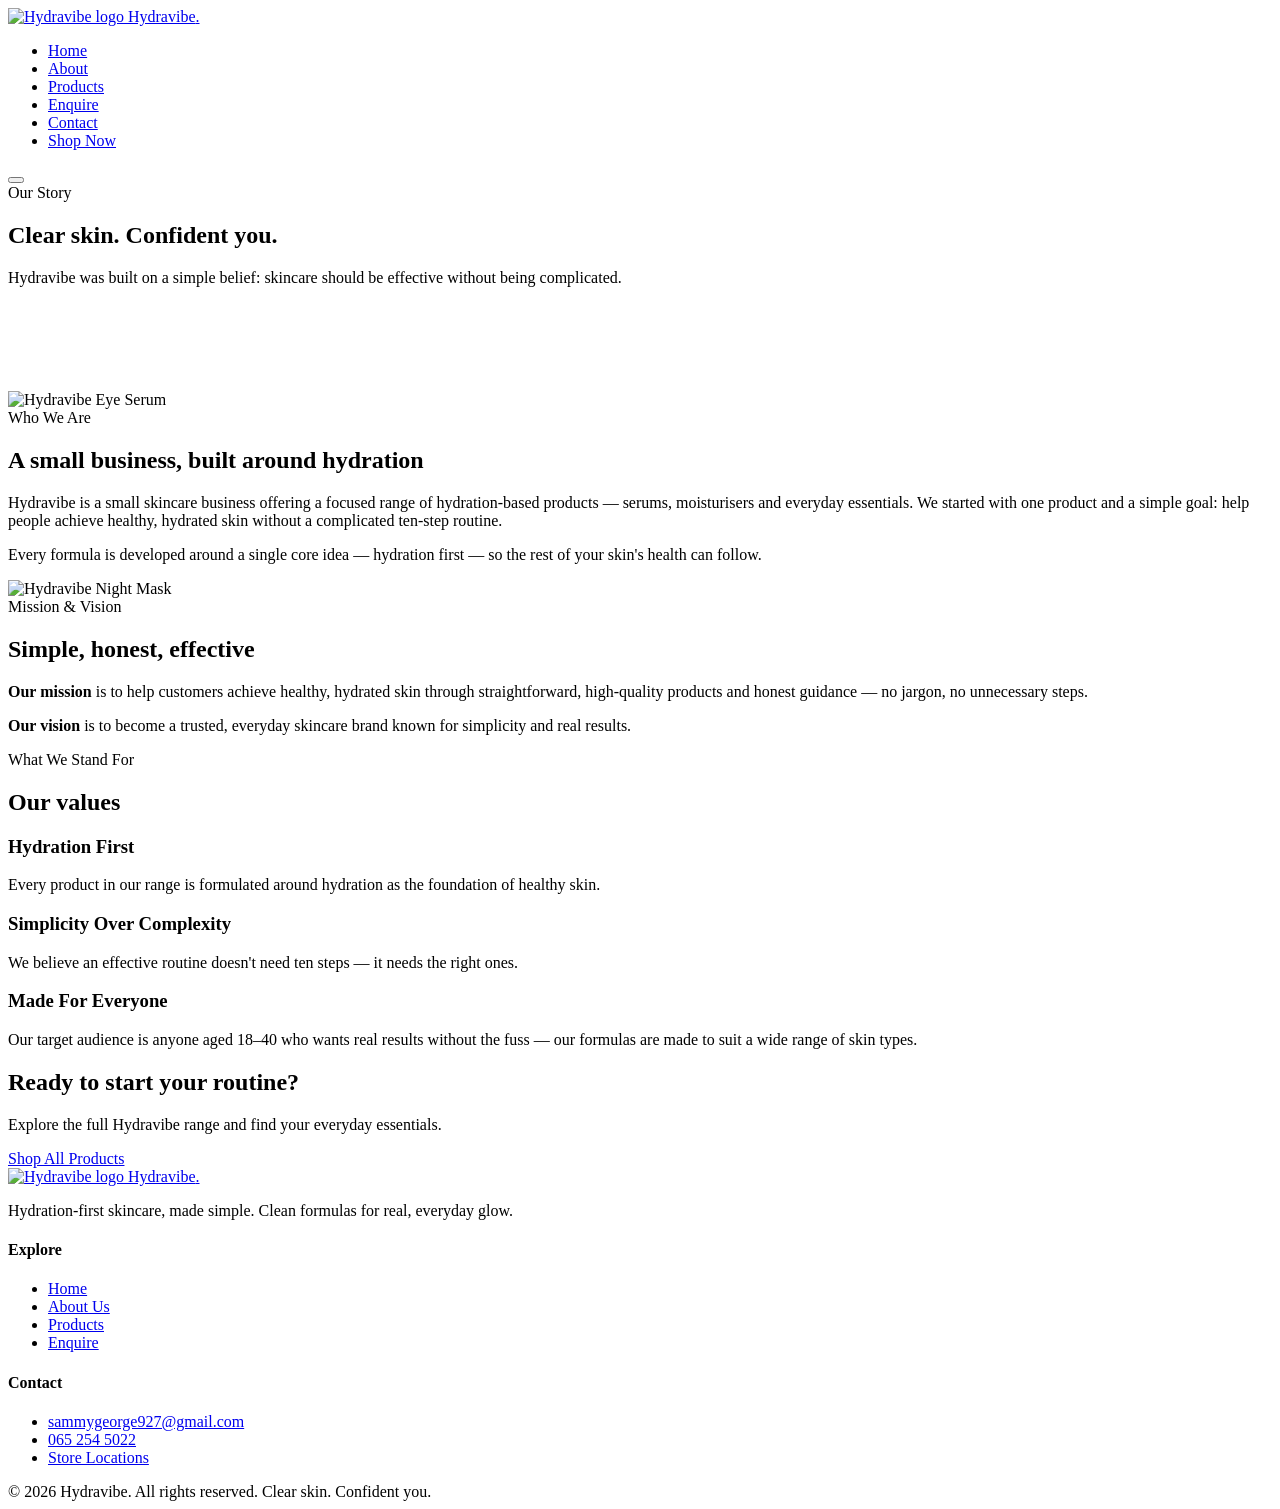
==== about.html @ 18074ad8 "added all html files" ====
<!DOCTYPE html>
<html lang="en">
<head>
<meta charset="UTF-8">
<meta name="viewport" content="width=device-width, initial-scale=1.0">
<title>About Us | Hydravibe</title>
<meta name="description" content="Learn about Hydravibe's mission, vision and the story behind our hydration-first skincare brand.">
<link rel="icon" type="image/jpeg" href="images/logo.jpg">
<link rel="stylesheet" href="css/style.css">
</head>
<body>

<header class="site-header">
  <nav class="nav">
    <a href="index.html" class="logo">
      <img src="images/logo.jpg" alt="Hydravibe logo">
      Hydravibe<span>.</span>
    </a>
    <ul class="nav-links">
      <li><a href="index.html">Home</a></li>
      <li><a href="about.html">About</a></li>
      <li><a href="products.html">Products</a></li>
      <li><a href="enquiry.html">Enquire</a></li>
      <li><a href="contact.html">Contact</a></li>
      <li><a href="products.html" class="nav-cta">Shop Now</a></li>
    </ul>
    <button class="nav-toggle" aria-label="Toggle menu">
      <span></span><span></span><span></span>
    </button>
  </nav>
</header>

<section class="page-hero">
  <span class="eyebrow">Our Story</span>
  <h1>Clear skin. Confident you.</h1>
  <p>Hydravibe was built on a simple belief: skincare should be effective without being complicated.</p>
  <div class="drip-divider">
    <svg viewBox="0 0 1200 80" preserveAspectRatio="none" xmlns="http://www.w3.org/2000/svg">
      <path d="M0,0 L1200,0 L1200,40 C1100,75 1000,10 900,45 C800,78 700,15 600,40 C500,65 400,10 300,42 C200,72 100,18 0,40 Z" fill="#ffffff"></path>
    </svg>
  </div>
</section>

<section class="container split">
  <div class="art">
    <img src="images/eye-serum.jpg" alt="Hydravibe Eye Serum">
  </div>
  <div class="text">
    <span class="eyebrow">Who We Are</span>
    <h2>A small business, built around hydration</h2>
    <p>Hydravibe is a small skincare business offering a focused range of hydration-based products — serums, moisturisers and everyday essentials. We started with one product and a simple goal: help people achieve healthy, hydrated skin without a complicated ten-step routine.</p>
    <p>Every formula is developed around a single core idea — hydration first — so the rest of your skin's health can follow.</p>
  </div>
</section>

<section class="container split reverse">
  <div class="art">
    <img src="images/night-mask.jpg" alt="Hydravibe Night Mask">
  </div>
  <div class="text">
    <span class="eyebrow">Mission & Vision</span>
    <h2>Simple, honest, effective</h2>
    <p><strong>Our mission</strong> is to help customers achieve healthy, hydrated skin through straightforward, high-quality products and honest guidance — no jargon, no unnecessary steps.</p>
    <p><strong>Our vision</strong> is to become a trusted, everyday skincare brand known for simplicity and real results.</p>
  </div>
</section>

<section class="about-values">
  <div class="container">
    <div class="section-head">
      <span class="eyebrow">What We Stand For</span>
      <h2>Our values</h2>
    </div>
    <div class="about-values-grid">
      <div class="about-card">
        <h3>Hydration First</h3>
        <p>Every product in our range is formulated around hydration as the foundation of healthy skin.</p>
      </div>
      <div class="about-card">
        <h3>Simplicity Over Complexity</h3>
        <p>We believe an effective routine doesn't need ten steps — it needs the right ones.</p>
      </div>
      <div class="about-card">
        <h3>Made For Everyone</h3>
        <p>Our target audience is anyone aged 18–40 who wants real results without the fuss — our formulas are made to suit a wide range of skin types.</p>
      </div>
    </div>
  </div>
</section>

<section class="newsletter">
  <div class="container">
    <h2>Ready to start your routine?</h2>
    <p>Explore the full Hydravibe range and find your everyday essentials.</p>
    <a href="products.html" class="btn btn-dark">Shop All Products</a>
  </div>
</section>

<footer class="site-footer">
  <div class="container">
    <div class="footer-grid">
      <div class="footer-brand">
        <a href="index.html" class="logo">
          <img src="images/logo.jpg" alt="Hydravibe logo">
          Hydravibe<span>.</span>
        </a>
        <p>Hydration-first skincare, made simple. Clean formulas for real, everyday glow.</p>
      </div>
      <div class="footer-col">
        <h4>Explore</h4>
        <ul>
          <li><a href="index.html">Home</a></li>
          <li><a href="about.html">About Us</a></li>
          <li><a href="products.html">Products</a></li>
          <li><a href="enquiry.html">Enquire</a></li>
        </ul>
      </div>
      <div class="footer-col">
        <h4>Contact</h4>
        <ul>
          <li><a href="mailto:sammygeorge927@gmail.com">sammygeorge927@gmail.com</a></li>
          <li><a href="tel:0652545022">065 254 5022</a></li>
          <li><a href="contact.html">Store Locations</a></li>
        </ul>
      </div>
    </div>
    <div class="footer-bottom">
      <span>© 2026 Hydravibe. All rights reserved.</span>
      <span>Clear skin. Confident you.</span>
    </div>
  </div>
</footer>

<script src="js/script.js"></script>
</body>
</html>
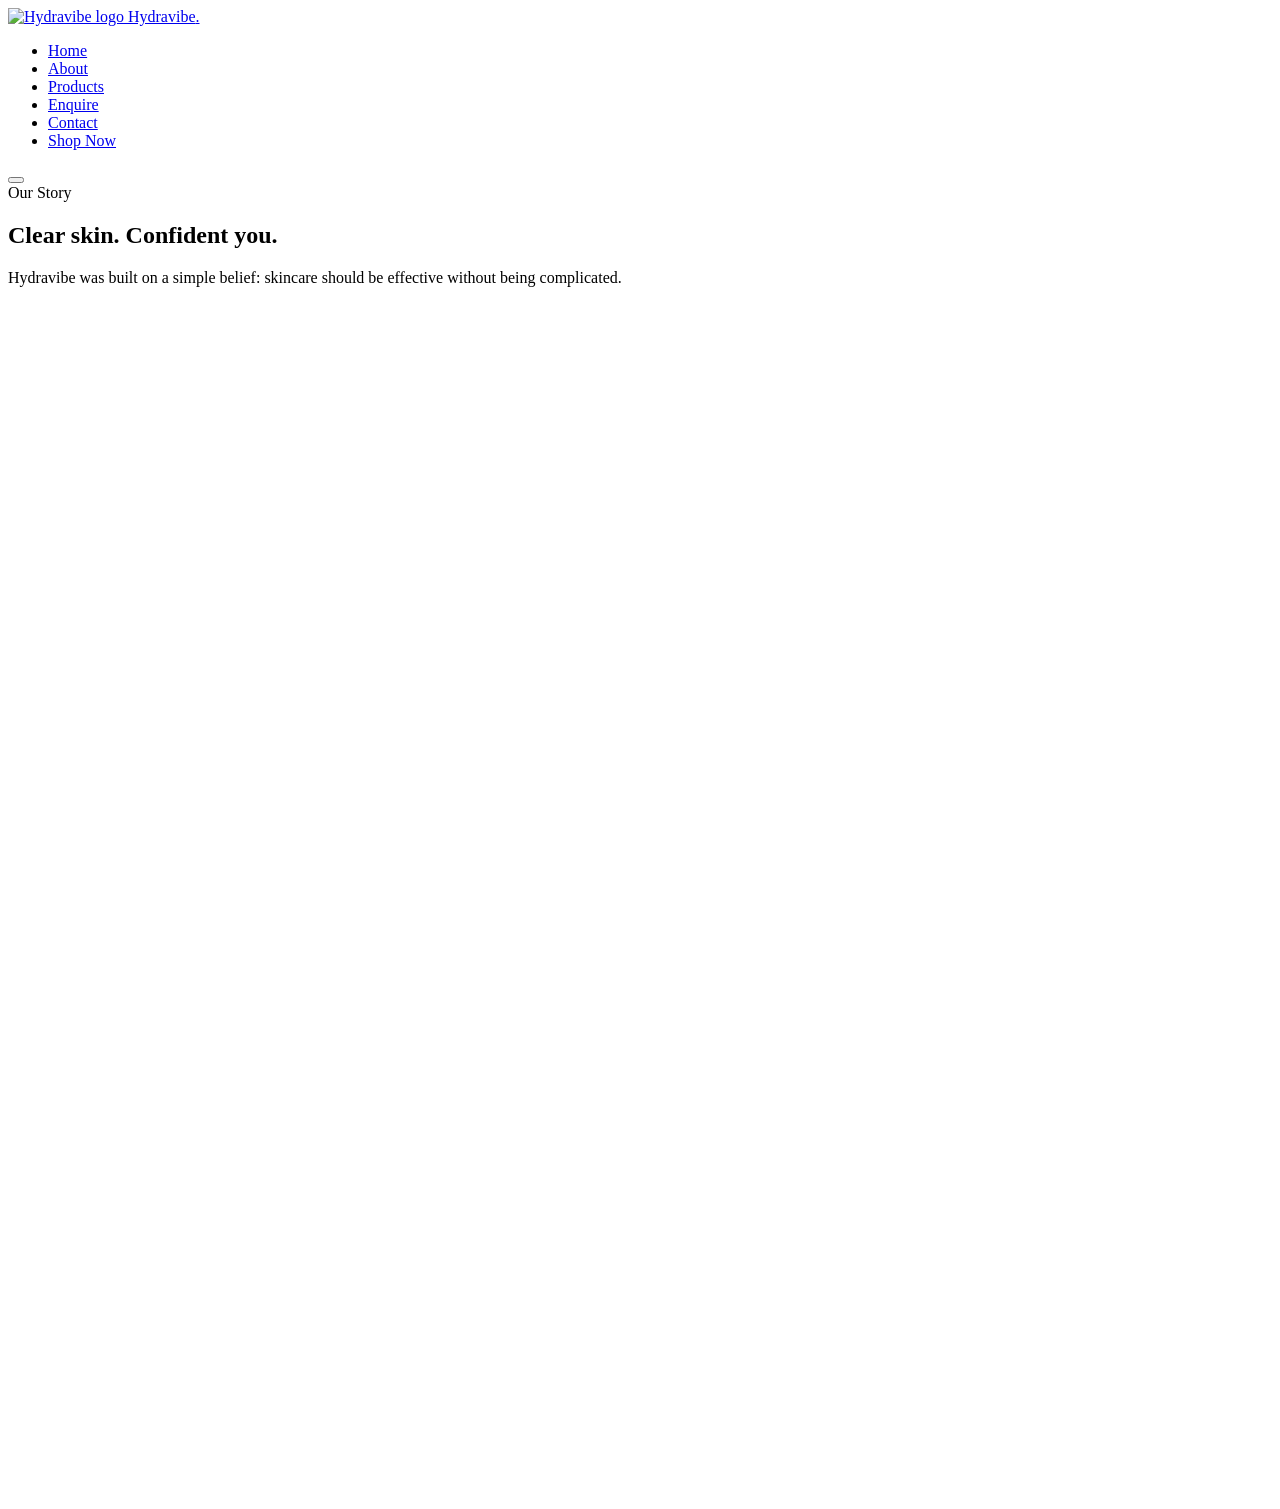
==== commit 5abee341: "Add files via upload" ====
--- a/about.html
+++ b/about.html
@@ -1,136 +1,144 @@
-<!DOCTYPE html>
-<html lang="en">
-<head>
-<meta charset="UTF-8">
-<meta name="viewport" content="width=device-width, initial-scale=1.0">
-<title>About Us | Hydravibe</title>
-<meta name="description" content="Learn about Hydravibe's mission, vision and the story behind our hydration-first skincare brand.">
-<link rel="icon" type="image/jpeg" href="images/logo.jpg">
-<link rel="stylesheet" href="css/style.css">
-</head>
-<body>
-
-<header class="site-header">
-  <nav class="nav">
-    <a href="index.html" class="logo">
-      <img src="images/logo.jpg" alt="Hydravibe logo">
-      Hydravibe<span>.</span>
-    </a>
-    <ul class="nav-links">
-      <li><a href="index.html">Home</a></li>
-      <li><a href="about.html">About</a></li>
-      <li><a href="products.html">Products</a></li>
-      <li><a href="enquiry.html">Enquire</a></li>
-      <li><a href="contact.html">Contact</a></li>
-      <li><a href="products.html" class="nav-cta">Shop Now</a></li>
-    </ul>
-    <button class="nav-toggle" aria-label="Toggle menu">
-      <span></span><span></span><span></span>
-    </button>
-  </nav>
-</header>
-
-<section class="page-hero">
-  <span class="eyebrow">Our Story</span>
-  <h1>Clear skin. Confident you.</h1>
-  <p>Hydravibe was built on a simple belief: skincare should be effective without being complicated.</p>
-  <div class="drip-divider">
-    <svg viewBox="0 0 1200 80" preserveAspectRatio="none" xmlns="http://www.w3.org/2000/svg">
-      <path d="M0,0 L1200,0 L1200,40 C1100,75 1000,10 900,45 C800,78 700,15 600,40 C500,65 400,10 300,42 C200,72 100,18 0,40 Z" fill="#ffffff"></path>
-    </svg>
-  </div>
-</section>
-
-<section class="container split">
-  <div class="art">
-    <img src="images/eye-serum.jpg" alt="Hydravibe Eye Serum">
-  </div>
-  <div class="text">
-    <span class="eyebrow">Who We Are</span>
-    <h2>A small business, built around hydration</h2>
-    <p>Hydravibe is a small skincare business offering a focused range of hydration-based products — serums, moisturisers and everyday essentials. We started with one product and a simple goal: help people achieve healthy, hydrated skin without a complicated ten-step routine.</p>
-    <p>Every formula is developed around a single core idea — hydration first — so the rest of your skin's health can follow.</p>
-  </div>
-</section>
-
-<section class="container split reverse">
-  <div class="art">
-    <img src="images/night-mask.jpg" alt="Hydravibe Night Mask">
-  </div>
-  <div class="text">
-    <span class="eyebrow">Mission & Vision</span>
-    <h2>Simple, honest, effective</h2>
-    <p><strong>Our mission</strong> is to help customers achieve healthy, hydrated skin through straightforward, high-quality products and honest guidance — no jargon, no unnecessary steps.</p>
-    <p><strong>Our vision</strong> is to become a trusted, everyday skincare brand known for simplicity and real results.</p>
-  </div>
-</section>
-
-<section class="about-values">
-  <div class="container">
-    <div class="section-head">
-      <span class="eyebrow">What We Stand For</span>
-      <h2>Our values</h2>
-    </div>
-    <div class="about-values-grid">
-      <div class="about-card">
-        <h3>Hydration First</h3>
-        <p>Every product in our range is formulated around hydration as the foundation of healthy skin.</p>
-      </div>
-      <div class="about-card">
-        <h3>Simplicity Over Complexity</h3>
-        <p>We believe an effective routine doesn't need ten steps — it needs the right ones.</p>
-      </div>
-      <div class="about-card">
-        <h3>Made For Everyone</h3>
-        <p>Our target audience is anyone aged 18–40 who wants real results without the fuss — our formulas are made to suit a wide range of skin types.</p>
-      </div>
-    </div>
-  </div>
-</section>
-
-<section class="newsletter">
-  <div class="container">
-    <h2>Ready to start your routine?</h2>
-    <p>Explore the full Hydravibe range and find your everyday essentials.</p>
-    <a href="products.html" class="btn btn-dark">Shop All Products</a>
-  </div>
-</section>
-
-<footer class="site-footer">
-  <div class="container">
-    <div class="footer-grid">
-      <div class="footer-brand">
-        <a href="index.html" class="logo">
-          <img src="images/logo.jpg" alt="Hydravibe logo">
-          Hydravibe<span>.</span>
-        </a>
-        <p>Hydration-first skincare, made simple. Clean formulas for real, everyday glow.</p>
-      </div>
-      <div class="footer-col">
-        <h4>Explore</h4>
-        <ul>
-          <li><a href="index.html">Home</a></li>
-          <li><a href="about.html">About Us</a></li>
-          <li><a href="products.html">Products</a></li>
-          <li><a href="enquiry.html">Enquire</a></li>
-        </ul>
-      </div>
-      <div class="footer-col">
-        <h4>Contact</h4>
-        <ul>
-          <li><a href="mailto:sammygeorge927@gmail.com">sammygeorge927@gmail.com</a></li>
-          <li><a href="tel:0652545022">065 254 5022</a></li>
-          <li><a href="contact.html">Store Locations</a></li>
-        </ul>
-      </div>
-    </div>
-    <div class="footer-bottom">
-      <span>© 2026 Hydravibe. All rights reserved.</span>
-      <span>Clear skin. Confident you.</span>
-    </div>
-  </div>
-</footer>
-
-<script src="js/script.js"></script>
-</body>
-</html>+<!DOCTYPE html>
+<html lang="en">
+<head>
+<meta charset="UTF-8">
+<meta name="viewport" content="width=device-width, initial-scale=1.0">
+<title>About Us | Hydravibe</title>
+<meta name="description" content="Learn about Hydravibe's mission, vision and the story behind our hydration-first skincare brand.">
+<link rel="icon" type="image/jpeg" href="images/logo.jpg">
+<link rel="stylesheet" href="css/style.css">
+</head>
+<body>
+
+<header class="site-header">
+  <nav class="nav">
+    <a href="index.html" class="logo">
+      <img src="images/logo.jpg" alt="Hydravibe logo">
+      Hydravibe<span>.</span>
+    </a>
+    <ul class="nav-links">
+      <li><a href="index.html">Home</a></li>
+      <li><a href="about.html">About</a></li>
+      <li><a href="products.html">Products</a></li>
+      <li><a href="enquiry.html">Enquire</a></li>
+      <li><a href="contact.html">Contact</a></li>
+      <li><a href="products.html" class="nav-cta">Shop Now</a></li>
+    </ul>
+    <button class="nav-toggle" aria-label="Toggle menu">
+      <span></span><span></span><span></span>
+    </button>
+  </nav>
+</header>
+
+<section class="page-hero">
+  <span class="eyebrow">Our Story</span>
+  <h1>Clear skin. Confident you.</h1>
+  <p>Hydravibe was built on a simple belief: skincare should be effective without being complicated.</p>
+  <div class="drip-divider">
+    <svg viewBox="0 0 1200 80" preserveAspectRatio="none" xmlns="http://www.w3.org/2000/svg">
+      <path d="M0,0 L1200,0 L1200,40 C1100,75 1000,10 900,45 C800,78 700,15 600,40 C500,65 400,10 300,42 C200,72 100,18 0,40 Z" fill="#ffffff"></path>
+    </svg>
+  </div>
+</section>
+
+<section class="container split reveal">
+  <div class="art">
+    <picture>
+      <source media="(max-width: 720px)" srcset="images/eye-serum-480w.jpg">
+      <source media="(min-width: 721px)" srcset="images/eye-serum-800w.jpg">
+      <img src="images/eye-serum-800w.jpg" alt="Hydravibe Eye Serum" width="800" height="1200" loading="lazy">
+    </picture>
+  </div>
+  <div class="text">
+    <span class="eyebrow">Who We Are</span>
+    <h2>A small business, built around hydration</h2>
+    <p>Hydravibe is a small skincare business offering a focused range of hydration-based products — serums, moisturisers and everyday essentials. We started with one product and a simple goal: help people achieve healthy, hydrated skin without a complicated ten-step routine.</p>
+    <p>Every formula is developed around a single core idea — hydration first — so the rest of your skin's health can follow.</p>
+  </div>
+</section>
+
+<section class="container split reverse reveal">
+  <div class="art">
+    <picture>
+      <source media="(max-width: 720px)" srcset="images/night-mask-480w.jpg">
+      <source media="(min-width: 721px)" srcset="images/night-mask-800w.jpg">
+      <img src="images/night-mask-800w.jpg" alt="Hydravibe Night Mask" width="800" height="1000" loading="lazy">
+    </picture>
+  </div>
+  <div class="text">
+    <span class="eyebrow">Mission & Vision</span>
+    <h2>Simple, honest, effective</h2>
+    <p><strong>Our mission</strong> is to help customers achieve healthy, hydrated skin through straightforward, high-quality products and honest guidance — no jargon, no unnecessary steps.</p>
+    <p><strong>Our vision</strong> is to become a trusted, everyday skincare brand known for simplicity and real results.</p>
+  </div>
+</section>
+
+<section class="about-values">
+  <div class="container">
+    <div class="section-head">
+      <span class="eyebrow">What We Stand For</span>
+      <h2>Our values</h2>
+    </div>
+    <div class="about-values-grid reveal-stagger">
+      <div class="about-card">
+        <h3>Hydration First</h3>
+        <p>Every product in our range is formulated around hydration as the foundation of healthy skin.</p>
+      </div>
+      <div class="about-card">
+        <h3>Simplicity Over Complexity</h3>
+        <p>We believe an effective routine doesn't need ten steps — it needs the right ones.</p>
+      </div>
+      <div class="about-card">
+        <h3>Made For Everyone</h3>
+        <p>Our target audience is anyone aged 18–40 who wants real results without the fuss — our formulas are made to suit a wide range of skin types.</p>
+      </div>
+    </div>
+  </div>
+</section>
+
+<section class="newsletter">
+  <div class="container">
+    <h2>Ready to start your routine?</h2>
+    <p>Explore the full Hydravibe range and find your everyday essentials.</p>
+    <a href="products.html" class="btn btn-dark">Shop All Products</a>
+  </div>
+</section>
+
+<footer class="site-footer">
+  <div class="container">
+    <div class="footer-grid">
+      <div class="footer-brand">
+        <a href="index.html" class="logo">
+          <img src="images/logo.jpg" alt="Hydravibe logo">
+          Hydravibe<span>.</span>
+        </a>
+        <p>Hydration-first skincare, made simple. Clean formulas for real, everyday glow.</p>
+      </div>
+      <div class="footer-col">
+        <h4>Explore</h4>
+        <ul>
+          <li><a href="index.html">Home</a></li>
+          <li><a href="about.html">About Us</a></li>
+          <li><a href="products.html">Products</a></li>
+          <li><a href="enquiry.html">Enquire</a></li>
+        </ul>
+      </div>
+      <div class="footer-col">
+        <h4>Contact</h4>
+        <ul>
+          <li><a href="mailto:sammygeorge927@gmail.com">sammygeorge927@gmail.com</a></li>
+          <li><a href="tel:0652545022">065 254 5022</a></li>
+          <li><a href="contact.html">Store Locations</a></li>
+        </ul>
+      </div>
+    </div>
+    <div class="footer-bottom">
+      <span>© 2026 Hydravibe. All rights reserved.</span>
+      <span>Clear skin. Confident you.</span>
+    </div>
+  </div>
+</footer>
+
+<script src="js/script.js"></script>
+</body>
+</html>
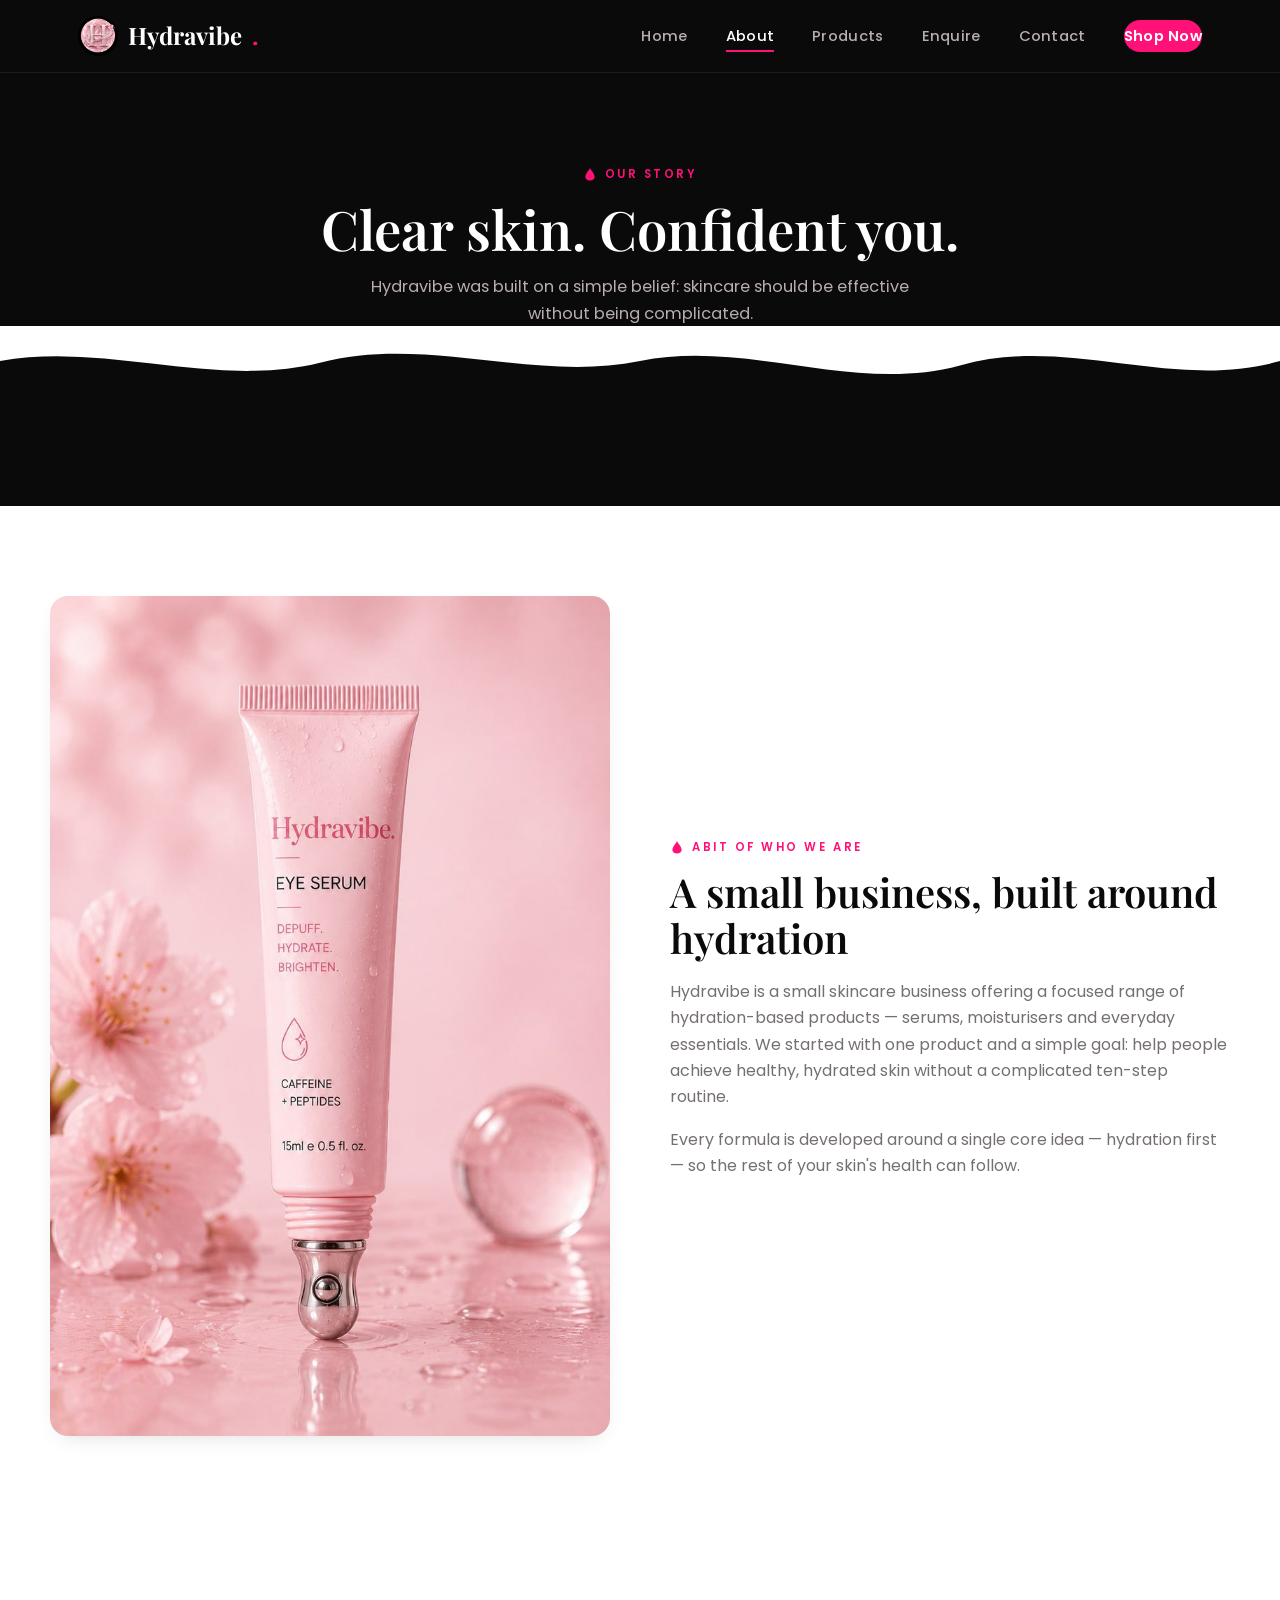
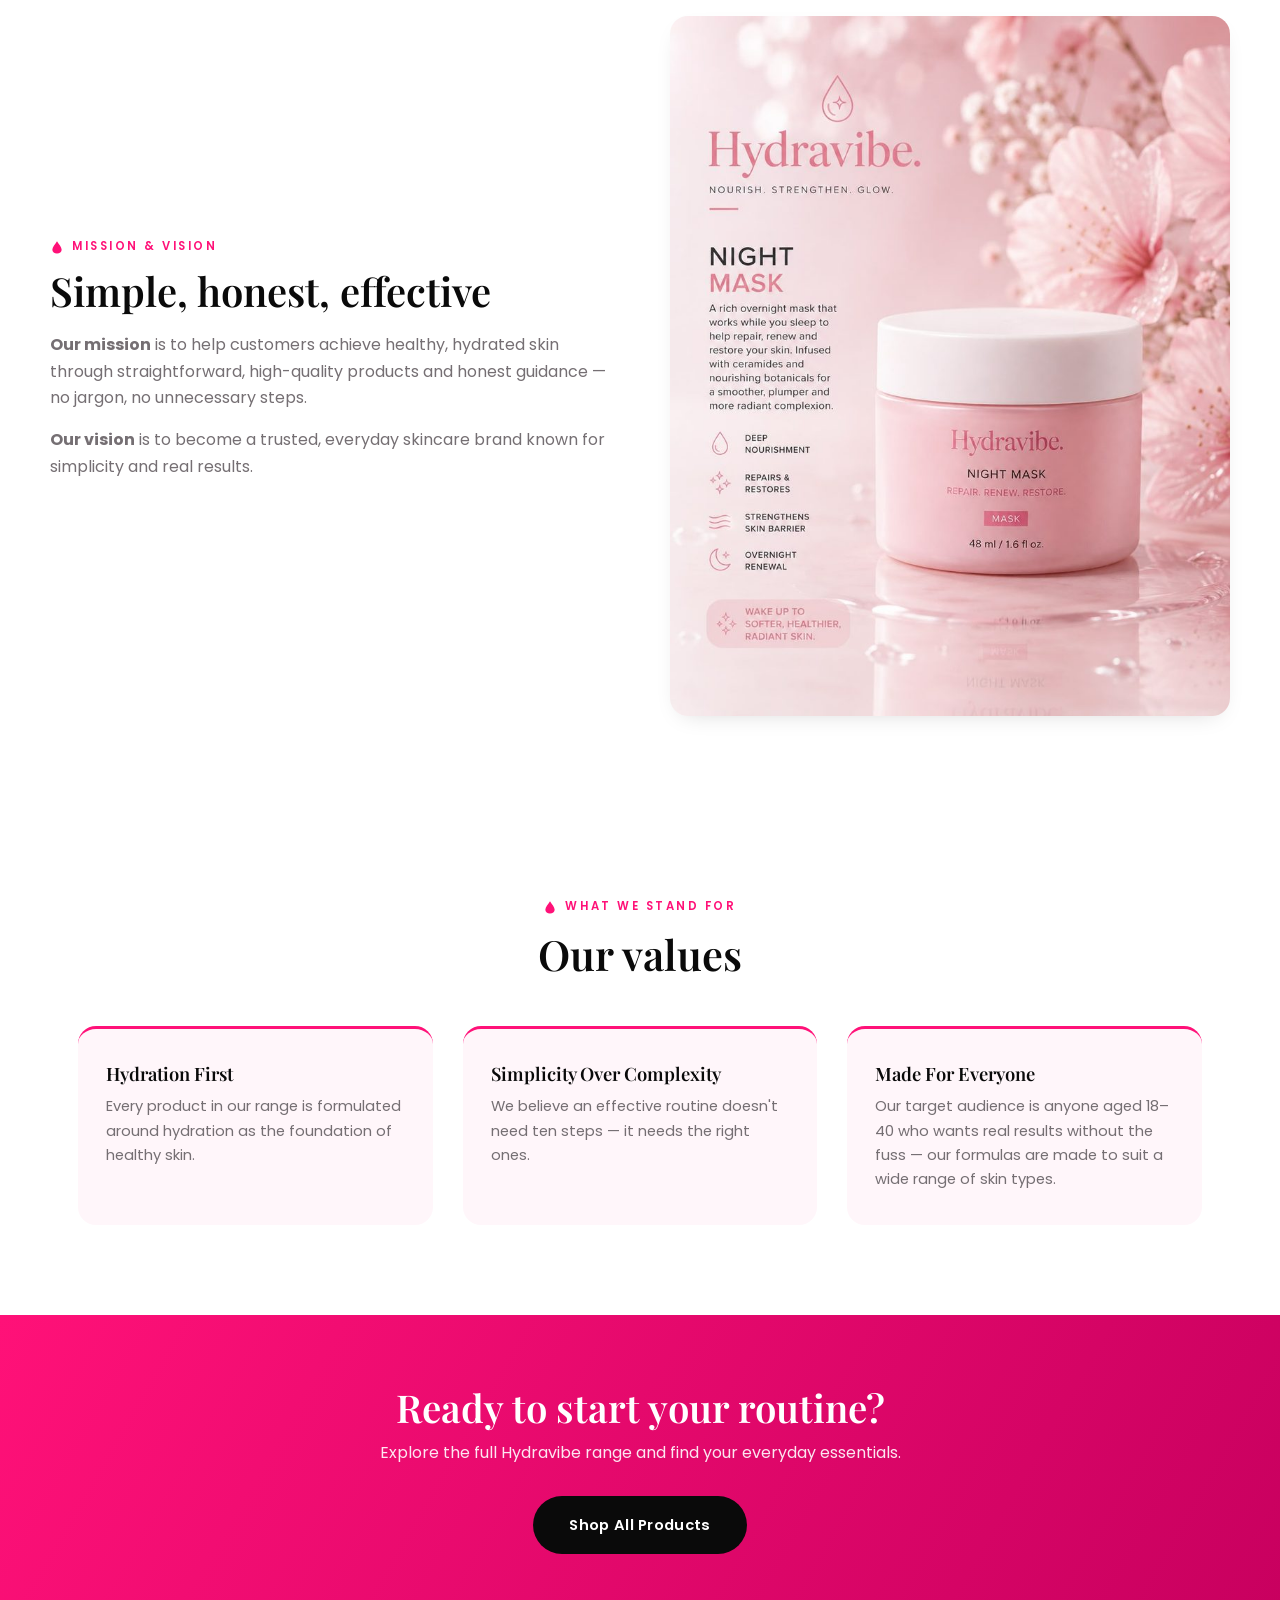
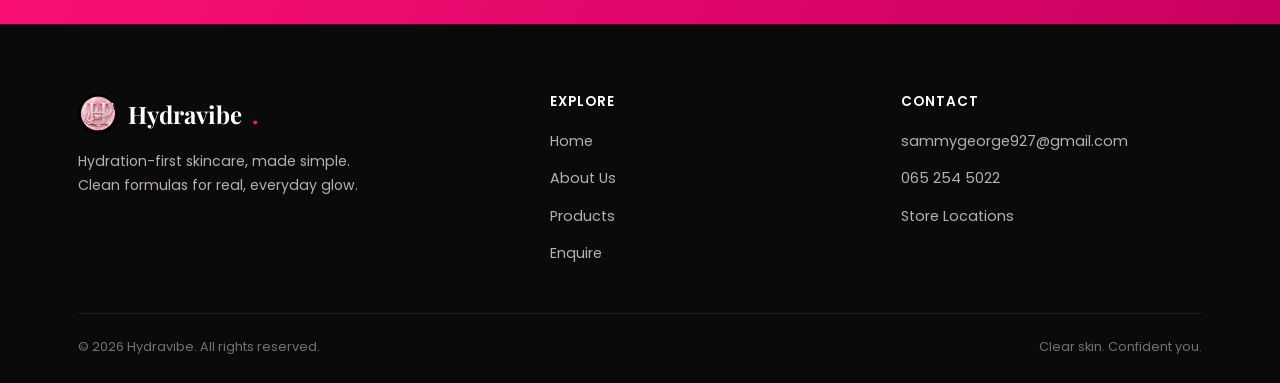
==== commit 38b6759c: "Update eyebrow text in about.html" ====
--- a/about.html
+++ b/about.html
@@ -50,7 +50,7 @@
     </picture>
   </div>
   <div class="text">
-    <span class="eyebrow">Who We Are</span>
+    <span class="eyebrow">Abit of who we are</span>
     <h2>A small business, built around hydration</h2>
     <p>Hydravibe is a small skincare business offering a focused range of hydration-based products — serums, moisturisers and everyday essentials. We started with one product and a simple goal: help people achieve healthy, hydrated skin without a complicated ten-step routine.</p>
     <p>Every formula is developed around a single core idea — hydration first — so the rest of your skin's health can follow.</p>
--- a/css/style.css
+++ b/css/style.css
@@ -0,0 +1,939 @@
+/* ============================================
+   HYDRAVIBE — Design Tokens
+   Black + Hot Pink skincare identity
+   ============================================ */
+@import url('https://fonts.googleapis.com/css2?family=Playfair+Display:ital,wght@0,500;0,600;0,700;1,500&family=Poppins:wght@300;400;500;600;700&display=swap');
+
+:root {
+  --black: #0a0a0a;
+  --black-soft: #171417;
+  --hot-pink: #ff1178;
+  --hot-pink-deep: #c8005f;
+  --pink-tint: #ffe4ef;
+  --pink-pale: #fff6fa;
+  --white: #ffffff;
+  --ink: #201a1e;
+  --grey: #756f73;
+  --grey-light: #b8adb3;
+
+  --font-display: 'Playfair Display', Georgia, serif;
+  --font-body: 'Poppins', 'Segoe UI', sans-serif;
+
+  --radius: 18px;
+  --shadow-card: 0 18px 40px -18px rgba(200, 0, 95, 0.35);
+  --shadow-soft: 0 8px 24px -12px rgba(10, 10, 10, 0.18);
+}
+
+/* ---------- CSS Reset ----------
+   Minimal reset so the site looks consistent across
+   Chrome, Firefox, Edge and Safari before our own styles apply. */
+* { margin: 0; padding: 0; box-sizing: border-box; }
+
+html {
+  scroll-behavior: smooth;
+  font-size: 100%; /* 1rem = 16px by default; all rem values below scale from this */
+  -webkit-text-size-adjust: 100%;
+}
+
+body {
+  font-family: var(--font-body);
+  color: var(--ink);
+  background: var(--white);
+  line-height: 1.65;
+  overflow-x: hidden;
+}
+
+button, input, select, textarea { font: inherit; }
+
+img, picture { max-width: 100%; height: auto; display: block; }
+
+a { text-decoration: none; color: inherit; }
+
+ul { list-style: none; }
+
+.container {
+  width: 100%;
+  max-width: 1180px;
+  margin: 0 auto;
+  padding: 0 28px;
+}
+
+h1, h2, h3, h4 {
+  font-family: var(--font-display);
+  font-weight: 600;
+  color: var(--black);
+  line-height: 1.15;
+}
+
+.eyebrow {
+  display: inline-flex;
+  align-items: center;
+  gap: 8px;
+  font-size: 0.72rem;
+  letter-spacing: 0.22em;
+  text-transform: uppercase;
+  font-weight: 600;
+  color: var(--hot-pink);
+  margin-bottom: 14px;
+}
+
+.eyebrow::before {
+  content: "";
+  width: 14px;
+  height: 14px;
+  background-image: url("data:image/svg+xml,%3Csvg xmlns='http://www.w3.org/2000/svg' viewBox='0 0 24 24'%3E%3Cpath fill='%23ff1178' d='M12 2C9 7 4 12 4 16.5 4 20.09 7.58 23 12 23s8-2.91 8-6.5C20 12 15 7 12 2z'/%3E%3C/svg%3E");
+  background-size: contain;
+  background-repeat: no-repeat;
+}
+
+/* ---------- Buttons ---------- */
+.btn {
+  display: inline-flex;
+  align-items: center;
+  justify-content: center;
+  gap: 8px;
+  padding: 15px 34px;
+  border-radius: 999px;
+  font-family: var(--font-body);
+  font-weight: 600;
+  font-size: 0.92rem;
+  letter-spacing: 0.02em;
+  cursor: pointer;
+  border: 2px solid transparent;
+  transition: transform 0.25s ease, box-shadow 0.25s ease, background 0.25s ease, color 0.25s ease;
+}
+
+.btn-primary {
+  background: var(--hot-pink);
+  color: var(--white);
+  box-shadow: var(--shadow-card);
+}
+.btn-primary:hover { transform: translateY(-3px); box-shadow: 0 22px 40px -16px rgba(255,17,120,0.55); }
+.btn-primary:active { transform: translateY(-1px) scale(0.98); box-shadow: 0 12px 24px -12px rgba(255,17,120,0.5); }
+.btn-primary:focus-visible { outline: 3px solid var(--pink-tint); outline-offset: 2px; }
+
+.btn-outline {
+  background: transparent;
+  color: var(--white);
+  border-color: rgba(255,255,255,0.55);
+}
+.btn-outline:hover { border-color: var(--hot-pink); color: var(--hot-pink); transform: translateY(-3px); }
+
+.btn-dark {
+  background: var(--black);
+  color: var(--white);
+}
+.btn-dark:hover { background: var(--hot-pink); transform: translateY(-3px); }
+.btn-dark:active { transform: translateY(-1px) scale(0.98); }
+
+/* ============================================
+   HEADER / NAV
+   ============================================ */
+.site-header {
+  position: sticky;
+  top: 0;
+  z-index: 100;
+  background: var(--black);
+  border-bottom: 1px solid rgba(255,255,255,0.08);
+}
+
+.nav {
+  display: flex;
+  align-items: center;
+  justify-content: space-between;
+  padding: 16px 28px;
+  max-width: 1180px;
+  margin: 0 auto;
+}
+
+.logo {
+  display: flex;
+  align-items: center;
+  gap: 10px;
+  font-family: var(--font-display);
+  font-size: 1.5rem;
+  font-weight: 700;
+  color: var(--white);
+}
+
+.logo img {
+  width: 40px;
+  height: 40px;
+  border-radius: 50%;
+  object-fit: cover;
+}
+
+.logo span { color: var(--hot-pink); }
+
+.nav-links {
+  display: flex;
+  gap: 38px;
+  align-items: center;
+}
+
+.nav-links a {
+  color: var(--grey-light);
+  font-size: 0.92rem;
+  font-weight: 500;
+  letter-spacing: 0.02em;
+  position: relative;
+  padding: 6px 0;
+  transition: color 0.2s ease;
+}
+
+.nav-links a::after {
+  content: "";
+  position: absolute;
+  left: 0; bottom: 0;
+  width: 0;
+  height: 2px;
+  background: var(--hot-pink);
+  transition: width 0.25s ease;
+}
+
+.nav-links a:hover,
+.nav-links a:active,
+.nav-links a.active { color: var(--white); }
+.nav-links a:hover::after,
+.nav-links a:active::after,
+.nav-links a.active::after { width: 100%; }
+
+.nav-cta {
+  background: var(--hot-pink);
+  color: var(--white) !important;
+  padding: 10px 22px;
+  border-radius: 999px;
+  font-weight: 600 !important;
+}
+.nav-cta::after { display: none; }
+.nav-cta:hover { background: var(--white); color: var(--black) !important; }
+
+.nav-toggle {
+  display: none;
+  flex-direction: column;
+  gap: 5px;
+  background: none;
+  border: none;
+  cursor: pointer;
+  padding: 4px;
+}
+.nav-toggle span {
+  width: 26px; height: 2px; background: var(--white); border-radius: 2px;
+}
+
+/* ============================================
+   PAGE HERO (interior pages)
+   ============================================ */
+.page-hero {
+  background: var(--black);
+  color: var(--white);
+  padding: 90px 0 110px;
+  text-align: center;
+  position: relative;
+  overflow: hidden;
+}
+
+.page-hero h1 {
+  color: var(--white);
+  font-size: clamp(2.4rem, 5vw, 3.4rem);
+  margin-bottom: 14px;
+}
+
+.page-hero p {
+  color: var(--grey-light);
+  max-width: 560px;
+  margin: 0 auto;
+  font-size: 1.02rem;
+}
+
+/* ---------- drip divider ---------- */
+.drip-divider {
+  display: block;
+  width: 100%;
+  line-height: 0;
+  margin-top: -2px;
+}
+.drip-divider svg { width: 100%; height: 70px; display: block; }
+
+/* ============================================
+   HOME — HERO
+   ============================================ */
+.hero {
+  background: radial-gradient(120% 140% at 85% 15%, #2a0a18 0%, var(--black) 55%);
+  color: var(--white);
+  position: relative;
+  overflow: hidden;
+}
+
+.hero-inner {
+  max-width: 1180px;
+  margin: 0 auto;
+  padding: 90px 28px 130px;
+  display: grid;
+  grid-template-columns: 1.1fr 0.9fr;
+  gap: 40px;
+  align-items: center;
+}
+
+.hero h1 {
+  font-size: clamp(2.6rem, 5.5vw, 4.2rem);
+  color: var(--white);
+  margin-bottom: 20px;
+}
+.hero h1 em {
+  font-style: italic;
+  color: var(--hot-pink);
+}
+
+.hero p.lead {
+  color: var(--grey-light);
+  font-size: 1.08rem;
+  max-width: 460px;
+  margin-bottom: 34px;
+}
+
+.hero-actions { display: flex; gap: 16px; flex-wrap: wrap; }
+
+.hero-art {
+  position: relative;
+  display: flex;
+  justify-content: center;
+}
+.hero-art img {
+  width: 100%;
+  max-width: 380px;
+  border-radius: 50%;
+  box-shadow: 0 40px 90px -20px rgba(255, 17, 120, 0.45);
+}
+
+/* ============================================
+   VALUES STRIP
+   ============================================ */
+.values {
+  background: var(--white);
+  padding: 60px 0 70px;
+}
+.values-grid {
+  display: grid;
+  grid-template-columns: repeat(4, 1fr);
+  gap: 28px;
+}
+.value-item {
+  text-align: center;
+  padding: 18px 12px;
+}
+.value-item .icon {
+  width: 46px; height: 46px;
+  margin: 0 auto 14px;
+  background-image: url("data:image/svg+xml,%3Csvg xmlns='http://www.w3.org/2000/svg' viewBox='0 0 24 24'%3E%3Cpath fill='%23ff1178' d='M12 2C9 7 4 12 4 16.5 4 20.09 7.58 23 12 23s8-2.91 8-6.5C20 12 15 7 12 2z'/%3E%3C/svg%3E");
+  background-size: contain;
+  background-repeat: no-repeat;
+}
+.value-item h4 { font-size: 1rem; margin-bottom: 6px; }
+.value-item p { font-size: 0.88rem; color: var(--grey); }
+
+/* ============================================
+   SECTION HEADINGS
+   ============================================ */
+.section-head {
+  text-align: center;
+  max-width: 620px;
+  margin: 0 auto 48px;
+}
+.section-head h2 { font-size: clamp(1.9rem, 3.5vw, 2.6rem); }
+.section-head p { color: var(--grey); margin-top: 12px; }
+
+/* ============================================
+   PRODUCT GRID / CARDS
+   ============================================ */
+.products {
+  padding: 80px 0;
+  background: var(--pink-pale);
+}
+
+.product-grid {
+  display: grid;
+  grid-template-columns: repeat(4, 1fr);
+  gap: 26px;
+}
+.product-grid.full { grid-template-columns: repeat(4, 1fr); }
+
+.product-card {
+  background: var(--white);
+  border-radius: var(--radius);
+  overflow: hidden;
+  box-shadow: var(--shadow-soft);
+  transition: transform 0.5s cubic-bezier(0.22, 1, 0.36, 1), box-shadow 0.4s ease;
+  display: flex;
+  flex-direction: column;
+  transform-style: preserve-3d;
+  will-change: transform;
+}
+.product-card:hover {
+  box-shadow: var(--shadow-card);
+}
+/* while the tilt script is actively tracking the mouse, transform updates
+   need to apply instantly (no easing lag behind the cursor) */
+.product-card.tilting {
+  transition: box-shadow 0.4s ease;
+}
+.product-card .thumb {
+  position: relative;
+  width: 100%;
+  padding-top: 125%; /* 3:4 ratio fallback — works in every browser, incl. those without aspect-ratio support */
+  aspect-ratio: 3/4;  /* modern browsers use this instead; padding-top is ignored when supported */
+  overflow: hidden;
+  background: var(--pink-tint);
+}
+.product-card .thumb img {
+  position: absolute;
+  top: 0; left: 0;
+  width: 100%; height: 100%; object-fit: cover;
+  transition: transform 0.7s ease;
+}
+@supports (aspect-ratio: 3/4) {
+  .product-card .thumb { padding-top: 0; }
+}
+.product-card:hover .thumb img { transform: scale(1.08) rotate(360deg); }
+
+/* cursor-following glare highlight, shown only while tilting is active */
+.product-card .thumb::after {
+  content: "";
+  position: absolute;
+  inset: 0;
+  background: radial-gradient(
+    circle at var(--mx, 50%) var(--my, 50%),
+    rgba(255, 255, 255, 0.35),
+    transparent 55%
+  );
+  opacity: 0;
+  transition: opacity 0.3s ease;
+  pointer-events: none;
+}
+.product-card.tilting .thumb::after {
+  opacity: 1;
+}
+
+.product-card .info {
+  padding: 20px 20px 24px;
+  display: flex;
+  flex-direction: column;
+  gap: 8px;
+  flex: 1;
+}
+.product-card .info h3 { font-size: 1.08rem; }
+.product-card .info p.desc {
+  font-size: 0.86rem;
+  color: var(--grey);
+  flex: 1;
+}
+.product-card .info .tag {
+  display: inline-block;
+  align-self: flex-start;
+  font-size: 0.68rem;
+  letter-spacing: 0.08em;
+  text-transform: uppercase;
+  color: var(--hot-pink-deep);
+  background: var(--pink-tint);
+  padding: 4px 10px;
+  border-radius: 999px;
+  font-weight: 600;
+}
+.product-card .info a.enquire {
+  margin-top: 10px;
+  font-size: 0.86rem;
+  font-weight: 600;
+  color: var(--black);
+  display: inline-flex;
+  align-items: center;
+  gap: 6px;
+}
+.product-card .info a.enquire:hover { color: var(--hot-pink); }
+
+.view-all-wrap { text-align: center; margin-top: 46px; }
+
+/* ============================================
+   STORY / SPLIT SECTION
+   ============================================ */
+.split {
+  display: grid;
+  grid-template-columns: 1fr 1fr;
+  align-items: center;
+  gap: 60px;
+  padding: 90px 0;
+}
+.split img {
+  border-radius: var(--radius);
+  box-shadow: var(--shadow-soft);
+}
+.split .text .eyebrow { margin-bottom: 12px; }
+.split h2 { font-size: clamp(1.9rem, 3.5vw, 2.5rem); margin-bottom: 18px; }
+.split p { color: var(--grey); margin-bottom: 16px; }
+.split.reverse { direction: rtl; }
+.split.reverse > * { direction: ltr; }
+
+/* ============================================
+   NEWSLETTER CTA
+   ============================================ */
+.newsletter {
+  background: linear-gradient(120deg, var(--hot-pink), var(--hot-pink-deep));
+  color: var(--white);
+  padding: 70px 0;
+  text-align: center;
+}
+.newsletter h2 { color: var(--white); font-size: clamp(1.8rem, 3.5vw, 2.4rem); margin-bottom: 10px; }
+.newsletter p { color: rgba(255,255,255,0.9); margin-bottom: 30px; }
+.newsletter-form {
+  display: flex;
+  justify-content: center;
+  gap: 12px;
+  max-width: 460px;
+  margin: 0 auto;
+  flex-wrap: wrap;
+}
+.newsletter-form input[type="email"] {
+  flex: 1;
+  min-width: 220px;
+  padding: 15px 20px;
+  border-radius: 999px;
+  border: none;
+  font-family: var(--font-body);
+  font-size: 0.92rem;
+}
+.newsletter-form button {
+  padding: 15px 30px;
+  border-radius: 999px;
+  border: none;
+  background: var(--black);
+  color: var(--white);
+  font-weight: 600;
+  cursor: pointer;
+  transition: transform 0.25s ease, background 0.25s ease;
+}
+.newsletter-form button:hover { background: var(--white); color: var(--black); transform: translateY(-2px); }
+
+/* ============================================
+   VALUES / ABOUT PAGE BLOCKS
+   ============================================ */
+.about-values {
+  padding: 90px 0;
+  background: var(--white);
+}
+.about-values-grid {
+  display: grid;
+  grid-template-columns: repeat(3, 1fr);
+  gap: 30px;
+  margin-top: 46px;
+}
+.about-card {
+  background: var(--pink-pale);
+  border-radius: var(--radius);
+  padding: 34px 28px;
+  border-top: 3px solid var(--hot-pink);
+}
+.about-card h3 { font-size: 1.15rem; margin-bottom: 10px; }
+.about-card p { color: var(--grey); font-size: 0.92rem; }
+
+/* ============================================
+   FORMS (Enquiry / Contact)
+   ============================================ */
+.form-section {
+  padding: 90px 0;
+  background: var(--white);
+}
+.form-wrap {
+  display: grid;
+  grid-template-columns: 1fr 1fr;
+  gap: 56px;
+  align-items: start;
+}
+.form-card {
+  background: var(--pink-pale);
+  border-radius: var(--radius);
+  padding: 40px;
+  box-shadow: var(--shadow-soft);
+}
+.form-group { margin-bottom: 20px; }
+.form-group label {
+  display: block;
+  font-size: 0.85rem;
+  font-weight: 600;
+  margin-bottom: 8px;
+  color: var(--black);
+}
+.form-group input,
+.form-group select,
+.form-group textarea {
+  width: 100%;
+  padding: 13px 16px;
+  border-radius: 10px;
+  border: 1.5px solid #ecdce4;
+  font-family: var(--font-body);
+  font-size: 0.92rem;
+  background: var(--white);
+  color: var(--ink);
+  transition: border-color 0.2s ease;
+}
+.form-group input:focus,
+.form-group select:focus,
+.form-group textarea:focus {
+  outline: none;
+  border-color: var(--hot-pink);
+}
+.form-group textarea { resize: vertical; min-height: 120px; }
+
+.info-side h3 { font-size: 1.3rem; margin-bottom: 16px; }
+.info-side p { color: var(--grey); margin-bottom: 22px; }
+
+.info-list { display: flex; flex-direction: column; gap: 18px; }
+.info-list .row {
+  display: flex;
+  gap: 14px;
+  align-items: flex-start;
+}
+.info-list .row .dot {
+  width: 10px; height: 10px;
+  border-radius: 50%;
+  background: var(--hot-pink);
+  margin-top: 6px;
+  flex-shrink: 0;
+}
+.info-list .row strong { display: block; font-size: 0.92rem; margin-bottom: 3px; }
+.info-list .row span { font-size: 0.88rem; color: var(--grey); }
+
+/* ---------- location cards (contact page) ---------- */
+.locations {
+  padding: 90px 0;
+  background: var(--pink-pale);
+}
+.locations-grid {
+  display: grid;
+  grid-template-columns: repeat(2, 1fr);
+  gap: 30px;
+  margin-top: 46px;
+}
+.location-card {
+  background: var(--white);
+  border-radius: var(--radius);
+  padding: 32px;
+  box-shadow: var(--shadow-soft);
+}
+.location-card h3 { font-size: 1.15rem; margin-bottom: 14px; color: var(--hot-pink-deep); }
+.location-card p { font-size: 0.9rem; color: var(--grey); margin-bottom: 6px; }
+
+.map-embed {
+  margin-top: 50px;
+  border-radius: var(--radius);
+  overflow: hidden;
+  box-shadow: var(--shadow-soft);
+}
+.map-embed iframe { width: 100%; height: 340px; border: 0; display: block; }
+
+/* ============================================
+   FOOTER
+   ============================================ */
+.site-footer {
+  background: var(--black);
+  color: var(--grey-light);
+  padding: 70px 0 26px;
+}
+.footer-grid {
+  display: grid;
+  grid-template-columns: 1.4fr 1fr 1fr;
+  gap: 50px;
+  padding-bottom: 46px;
+  border-bottom: 1px solid rgba(255,255,255,0.08);
+}
+.footer-brand .logo { margin-bottom: 16px; }
+.footer-brand p { font-size: 0.88rem; max-width: 300px; color: var(--grey-light); }
+.footer-col h4 {
+  color: var(--white);
+  font-size: 0.85rem;
+  letter-spacing: 0.08em;
+  text-transform: uppercase;
+  margin-bottom: 18px;
+  font-family: var(--font-body);
+  font-weight: 600;
+}
+.footer-col ul { display: flex; flex-direction: column; gap: 11px; }
+.footer-col a { font-size: 0.9rem; color: var(--grey-light); transition: color 0.2s ease; }
+.footer-col a:hover { color: var(--hot-pink); }
+.footer-bottom {
+  padding-top: 22px;
+  display: flex;
+  justify-content: space-between;
+  flex-wrap: wrap;
+  gap: 10px;
+  font-size: 0.8rem;
+  color: var(--grey);
+}
+
+/* ============================================
+   RESPONSIVE — Breakpoints
+   Desktop:  default styles above (> 900px)
+   Tablet:   max-width: 900px  — grids go from 4/3 columns to 2
+   Mobile L: max-width: 720px  — nav collapses to hamburger menu
+   Mobile S: max-width: 560px  — grids go fully single-column
+   ============================================ */
+
+/* ---------- Tablet ---------- */
+@media (max-width: 900px) {
+  .hero-inner { grid-template-columns: 1fr; text-align: center; padding-bottom: 80px; }
+  .hero p.lead { margin-left: auto; margin-right: auto; }
+  .hero-actions { justify-content: center; }
+  .hero-art { order: -1; margin-bottom: 10px; }
+  .hero-art img { max-width: 260px; }
+
+  .values-grid { grid-template-columns: repeat(2, 1fr); }
+  .product-grid, .product-grid.full { grid-template-columns: repeat(2, 1fr); }
+  .split { grid-template-columns: 1fr; padding: 60px 0; }
+  .split.reverse { direction: ltr; }
+  .split .art { order: -1; }
+  .about-values-grid { grid-template-columns: 1fr; }
+  .form-wrap { grid-template-columns: 1fr; }
+  .locations-grid { grid-template-columns: 1fr; }
+  .footer-grid { grid-template-columns: 1fr; gap: 34px; }
+}
+
+/* ---------- Mobile (large) ---------- */
+@media (max-width: 720px) {
+  .nav-links {
+    position: absolute;
+    top: 100%; left: 0; right: 0;
+    background: var(--black);
+    flex-direction: column;
+    align-items: flex-start;
+    padding: 20px 28px 30px;
+    gap: 18px;
+    display: none;
+    border-bottom: 1px solid rgba(255,255,255,0.08);
+  }
+  .nav-links.open { display: flex; }
+  .nav-toggle { display: flex; }
+  .nav-cta { align-self: flex-start; }
+}
+
+/* ---------- Mobile (small) ---------- */
+@media (max-width: 560px) {
+  .values-grid { grid-template-columns: 1fr; }
+  .product-grid, .product-grid.full { grid-template-columns: 1fr; }
+  .hero-inner { padding-left: 20px; padding-right: 20px; }
+  .btn { width: 100%; }
+  .hero-actions { flex-direction: column; }
+}
+
+/* ============================================
+   ANIMATIONS
+   ============================================ */
+
+/* ---------- Keyframes ---------- */
+@keyframes fadeUp {
+  from { opacity: 0; transform: translateY(24px); }
+  to   { opacity: 1; transform: translateY(0); }
+}
+
+@keyframes fadeIn {
+  from { opacity: 0; }
+  to   { opacity: 1; }
+}
+
+@keyframes scaleIn {
+  from { opacity: 0; transform: scale(0.92); }
+  to   { opacity: 1; transform: scale(1); }
+}
+
+@keyframes float {
+  0%   { transform: translateY(0) rotate(0deg); }
+  50%  { transform: translateY(-14px) rotate(2deg); }
+  100% { transform: translateY(0) rotate(0deg); }
+}
+
+@keyframes spin {
+  from { transform: rotate(0deg); }
+  to   { transform: rotate(360deg); }
+}
+
+@keyframes pulseGlow {
+  0%, 100% { box-shadow: 0 40px 90px -20px rgba(255, 17, 120, 0.45); }
+  50%      { box-shadow: 0 40px 110px -14px rgba(255, 17, 120, 0.65); }
+}
+
+@keyframes dripPulse {
+  0%, 100% { transform: scale(1); opacity: 1; }
+  50%      { transform: scale(1.15); opacity: 0.75; }
+}
+
+/* ---------- Hero entrance ---------- */
+.hero .eyebrow {
+  opacity: 0;
+  animation: fadeUp 0.7s ease-out 0.1s forwards;
+}
+.hero h1 {
+  opacity: 0;
+  animation: fadeUp 0.8s ease-out 0.25s forwards;
+}
+.hero p.lead {
+  opacity: 0;
+  animation: fadeUp 0.8s ease-out 0.4s forwards;
+}
+.hero-actions {
+  opacity: 0;
+  animation: fadeUp 0.8s ease-out 0.55s forwards;
+}
+.hero-art {
+  opacity: 0;
+  animation: scaleIn 0.9s ease-out 0.3s forwards;
+}
+
+/* spinning + glowing droplet emblem in the hero */
+.hero-art img,
+.hero-art picture img {
+  animation: spin 14s linear infinite, pulseGlow 4s ease-in-out infinite;
+  border-radius: 50%;
+}
+
+/* small droplet accent next to eyebrow labels */
+.eyebrow::before {
+  animation: dripPulse 2.2s ease-in-out infinite;
+}
+
+/* ---------- Scroll reveal ---------- */
+/* Elements start hidden/offset, then animate in via the .in-view class
+   added by IntersectionObserver in js/script.js */
+.reveal {
+  opacity: 0;
+  transform: translateY(28px);
+  transition: opacity 0.7s ease, transform 0.7s ease;
+}
+.reveal.in-view {
+  opacity: 1;
+  transform: translateY(0);
+}
+
+.reveal-stagger > * {
+  opacity: 0;
+  transform: translateY(28px);
+  transition: opacity 0.6s ease, transform 0.6s ease;
+}
+.reveal-stagger.in-view > * {
+  opacity: 1;
+  transform: translateY(0);
+}
+.reveal-stagger.in-view > *:nth-child(1) { transition-delay: 0.05s; }
+.reveal-stagger.in-view > *:nth-child(2) { transition-delay: 0.15s; }
+.reveal-stagger.in-view > *:nth-child(3) { transition-delay: 0.25s; }
+.reveal-stagger.in-view > *:nth-child(4) { transition-delay: 0.35s; }
+.reveal-stagger.in-view > *:nth-child(5) { transition-delay: 0.45s; }
+.reveal-stagger.in-view > *:nth-child(6) { transition-delay: 0.55s; }
+.reveal-stagger.in-view > *:nth-child(7) { transition-delay: 0.65s; }
+.reveal-stagger.in-view > *:nth-child(8) { transition-delay: 0.75s; }
+.reveal-stagger.in-view > *:nth-child(9) { transition-delay: 0.85s; }
+
+/* ---------- Extra hover polish (beyond what's already in the file) ---------- */
+.value-item .icon {
+  transition: transform 0.35s ease;
+}
+.value-item:hover .icon {
+  transform: translateY(-6px) scale(1.1);
+}
+
+.about-card {
+  transition: transform 0.3s ease, box-shadow 0.3s ease;
+}
+.about-card:hover {
+  transform: translateY(-6px);
+  box-shadow: var(--shadow-soft);
+}
+
+.location-card {
+  transition: transform 0.3s ease, box-shadow 0.3s ease;
+}
+.location-card:hover {
+  transform: translateY(-6px);
+  box-shadow: var(--shadow-card);
+}
+
+/* ---------- Respect reduced-motion preference ---------- */
+@media (prefers-reduced-motion: reduce) {
+  *, *::before, *::after {
+    animation-duration: 0.001ms !important;
+    animation-iteration-count: 1 !important;
+    transition-duration: 0.001ms !important;
+    scroll-behavior: auto !important;
+  }
+  .reveal, .reveal-stagger > * {
+    opacity: 1 !important;
+    transform: none !important;
+  }
+}
+
+/* ============================================
+   3D PRODUCT SHOWCASE — draggable rotating carousel
+   ============================================ */
+.showcase3d {
+  background: radial-gradient(circle at 50% 30%, #2a0a18 0%, var(--black) 60%);
+  padding: 90px 0 40px;
+  overflow: hidden;
+}
+.showcase3d .section-head { margin-bottom: 30px; }
+.showcase3d .eyebrow::before {
+  background-image: url("data:image/svg+xml,%3Csvg xmlns='http://www.w3.org/2000/svg' viewBox='0 0 24 24'%3E%3Cpath fill='%23ff1178' d='M12 2C9 7 4 12 4 16.5 4 20.09 7.58 23 12 23s8-2.91 8-6.5C20 12 15 7 12 2z'/%3E%3C/svg%3E");
+}
+
+.showcase3d-stage {
+  position: relative;
+  height: 460px;
+  display: flex;
+  align-items: center;
+  justify-content: center;
+  perspective: 1600px;
+  cursor: grab;
+  touch-action: pan-y;
+  user-select: none;
+}
+.showcase3d-stage.dragging { cursor: grabbing; }
+
+.showcase3d-carousel {
+  position: relative;
+  width: 190px;
+  height: 260px;
+  transform-style: preserve-3d;
+  will-change: transform;
+}
+
+.showcase3d-item {
+  position: absolute;
+  top: 0; left: 0;
+  width: 190px;
+  height: 260px;
+  border-radius: 14px;
+  overflow: hidden;
+  box-shadow: 0 25px 60px -12px rgba(0, 0, 0, 0.6);
+  backface-visibility: hidden;
+  opacity: 0;
+  animation: fadeIn 1s ease forwards;
+  animation-delay: calc(var(--i, 0) * 0.09s);
+}
+.showcase3d-item img {
+  width: 100%; height: 100%; object-fit: cover;
+  pointer-events: none;
+}
+
+/* soft reflective glow beneath the carousel, like studio floor lighting */
+.showcase3d-floor {
+  position: absolute;
+  bottom: 18%;
+  left: 50%;
+  transform: translateX(-50%);
+  width: 380px;
+  height: 70px;
+  background: radial-gradient(ellipse at center, rgba(255, 17, 120, 0.45), transparent 70%);
+  filter: blur(6px);
+  pointer-events: none;
+}
+
+@media (max-width: 720px) {
+  .showcase3d-stage { height: 380px; }
+  .showcase3d-carousel { width: 150px; height: 210px; }
+  .showcase3d-item { width: 150px; height: 210px; }
+}
